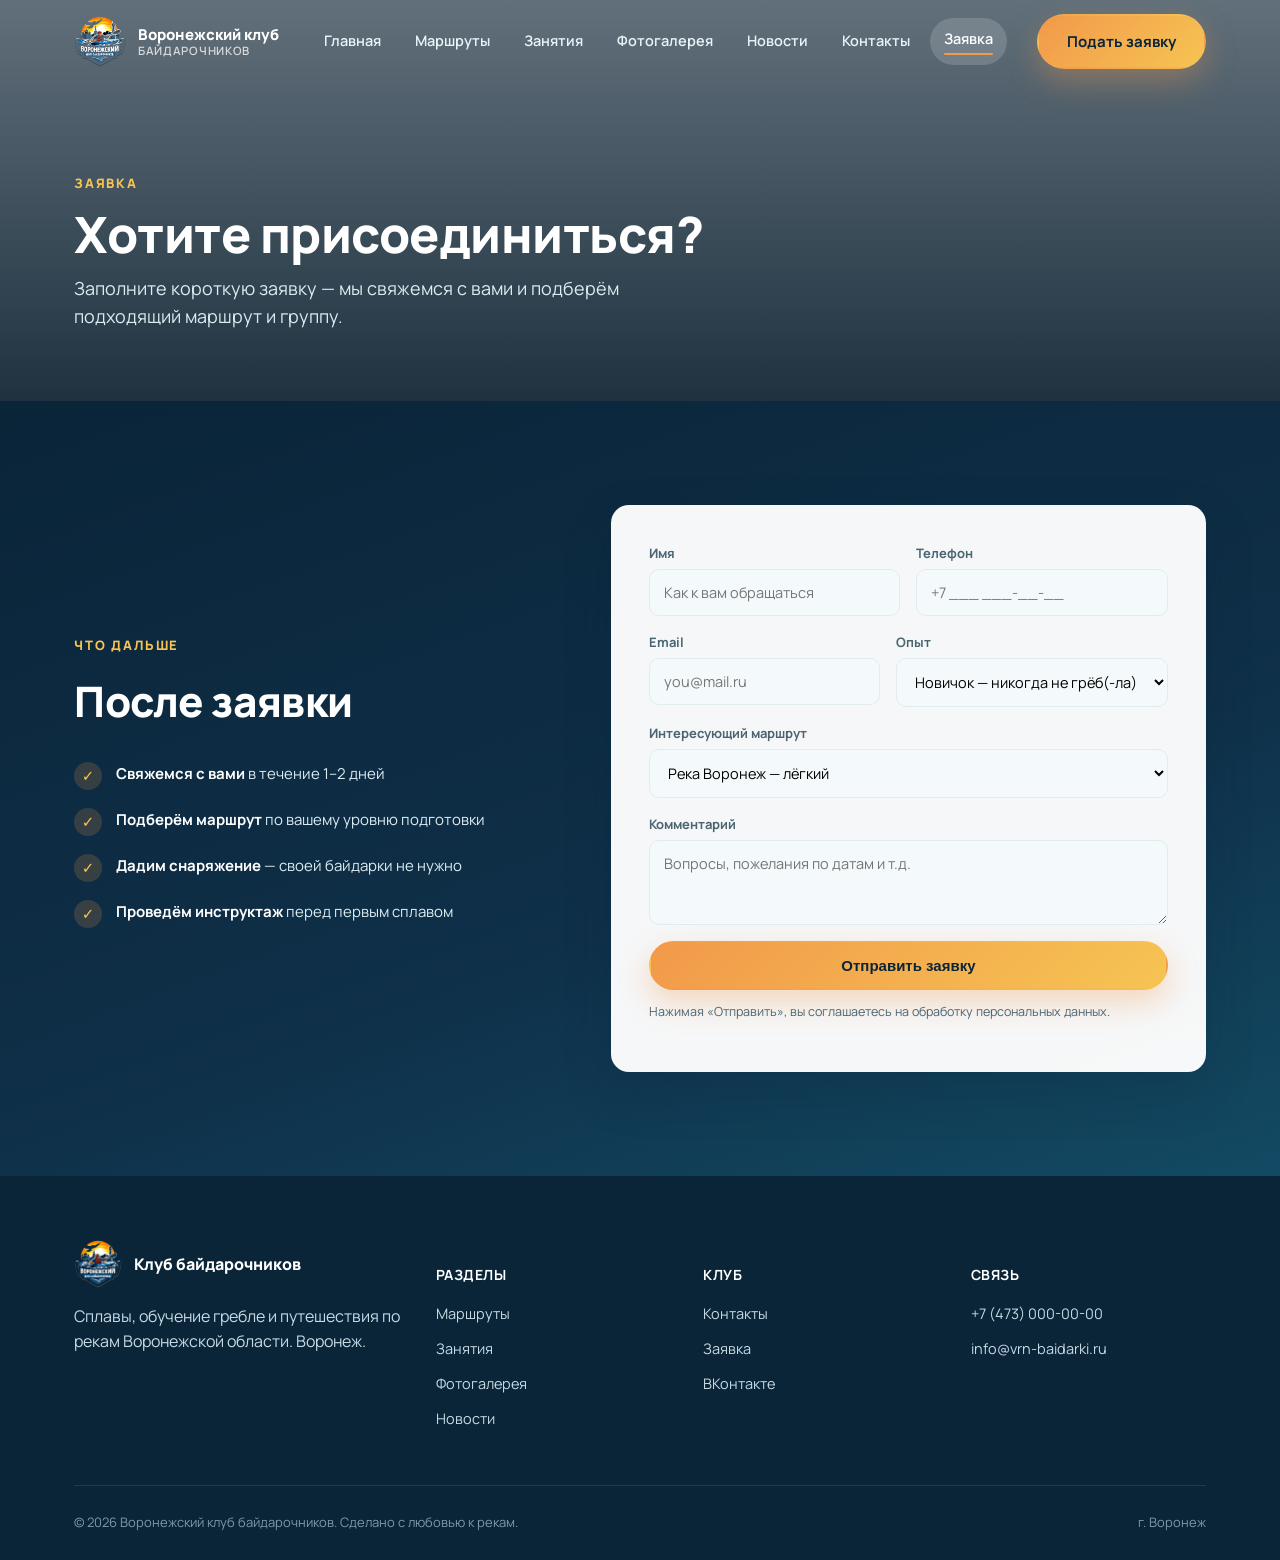
==== apply.html @ e70e95c6 "Add files via upload" ====
<!DOCTYPE html>
<html lang="ru">
<head>
<meta charset="UTF-8">
<meta name="viewport" content="width=device-width, initial-scale=1.0">
<title>Заявка — Воронежский клуб байдарочников</title>
<meta name="description" content="Заявка на вступление в Воронежский клуб байдарочников и запись на сплав.">
<link rel="icon" href="assets/logo.png" type="image/png">
<link rel="preconnect" href="https://fonts.googleapis.com">
<link href="https://fonts.googleapis.com/css2?family=Manrope:wght@400;500;600;700;800&display=swap" rel="stylesheet">
<link rel="stylesheet" href="assets/styles.css">
</head>
<body>

<header class="site-header" id="siteHeader">
  <div class="container">
    <a href="index.html" class="brand">
      <img src="assets/logo.png" alt="Логотип Воронежского клуба байдарочников">
      <div class="brand-name">Воронежский клуб<span>байдарочников</span></div>
    </a>
    <nav class="main-nav" id="mainNav">
      <a href="index.html">Главная</a>
      <a href="routes.html">Маршруты</a>
      <a href="classes.html">Занятия</a>
      <a href="gallery.html">Фотогалерея</a>
      <a href="news.html">Новости</a>
      <a href="contacts.html">Контакты</a>
      <a href="apply.html" class="active">Заявка</a>
    </nav>
    <div class="header-cta">
      <a href="apply.html" class="btn btn--sun">Подать заявку</a>
      <button class="nav-toggle" id="navToggle" aria-label="Меню">☰</button>
    </div>
  </div>
</header>

<section class="page-hero" style="--hero-bg:url('https://images.unsplash.com/photo-1551158025-b74e9d4f3617?auto=format&fit=crop&w=2000&q=80')">
  <div class="container">
    <span class="page-hero-eyebrow">Заявка</span>
    <h1>Хотите присоединиться?</h1>
    <p>Заполните короткую заявку — мы свяжемся с вами и подберём подходящий маршрут и группу.</p>
  </div>
</section>

<section class="section section--dark" id="apply">
  <div class="container">
    <div class="apply-layout">
      <div class="reveal">
        <span class="section-eyebrow">Что дальше</span>
        <h2 class="section-title">После заявки</h2>
        <ul class="apply-points">
          <li><span class="chk">✓</span><span><b>Свяжемся с вами</b> в течение 1–2 дней</span></li>
          <li><span class="chk">✓</span><span><b>Подберём маршрут</b> по вашему уровню подготовки</span></li>
          <li><span class="chk">✓</span><span><b>Дадим снаряжение</b> — своей байдарки не нужно</span></li>
          <li><span class="chk">✓</span><span><b>Проведём инструктаж</b> перед первым сплавом</span></li>
        </ul>
      </div>
      <form class="apply-form reveal" id="applyForm">
        <div class="form-row">
          <div class="form-field"><label for="f-name">Имя</label><input type="text" id="f-name" name="name" placeholder="Как к вам обращаться" required></div>
          <div class="form-field"><label for="f-phone">Телефон</label><input type="tel" id="f-phone" name="phone" placeholder="+7 ___ ___-__-__" required></div>
        </div>
        <div class="form-row">
          <div class="form-field"><label for="f-email">Email</label><input type="email" id="f-email" name="email" placeholder="you@mail.ru"></div>
          <div class="form-field"><label for="f-level">Опыт</label>
            <select id="f-level" name="level">
              <option>Новичок — никогда не грёб(-ла)</option>
              <option>Немного опыта</option>
              <option>Уверенно гребу, хочу сложнее</option>
            </select>
          </div>
        </div>
        <div class="form-row">
          <div class="form-field full"><label for="f-route">Интересующий маршрут</label>
            <select id="f-route" name="route">
              <option>Река Воронеж — лёгкий</option>
              <option>Река Дон — средний</option>
              <option>Река Хопёр — средний/сложный</option>
              <option>Ещё не решил(-а)</option>
            </select>
          </div>
        </div>
        <div class="form-row">
          <div class="form-field full"><label for="f-msg">Комментарий</label><textarea id="f-msg" name="message" rows="3" placeholder="Вопросы, пожелания по датам и т.д."></textarea></div>
        </div>
        <button type="submit" class="btn btn--sun btn--block">Отправить заявку</button>
        <p class="form-note">Нажимая «Отправить», вы соглашаетесь на обработку персональных данных.</p>
        <div class="form-success" id="formSuccess">Спасибо! Заявка отправлена — мы свяжемся с вами в ближайшее время.</div>
      </form>
    </div>
  </div>
</section>

<footer class="site-footer">
  <div class="container">
    <div class="footer-top">
      <div>
        <div class="footer-brand">
          <img src="assets/logo.png" alt="Логотип клуба">
          <span>Клуб байдарочников</span>
        </div>
        <p>Сплавы, обучение гребле и путешествия по рекам Воронежской области. Воронеж.</p>
      </div>
      <div>
        <h5>Разделы</h5>
        <ul>
          <li><a href="routes.html">Маршруты</a></li>
          <li><a href="classes.html">Занятия</a></li>
          <li><a href="gallery.html">Фотогалерея</a></li>
          <li><a href="news.html">Новости</a></li>
        </ul>
      </div>
      <div>
        <h5>Клуб</h5>
        <ul>
          <li><a href="contacts.html">Контакты</a></li>
          <li><a href="apply.html">Заявка</a></li>
          <li><a href="#">ВКонтакте</a></li>
        </ul>
      </div>
      <div>
        <h5>Связь</h5>
        <ul>
          <li><a href="tel:+74730000000">+7 (473) 000-00-00</a></li>
          <li><a href="mailto:info@vrn-baidarki.ru">info@vrn-baidarki.ru</a></li>
        </ul>
      </div>
    </div>
    <div class="footer-bottom">
      <span>© 2026 Воронежский клуб байдарочников. Сделано с любовью к рекам.</span>
      <span>г. Воронеж</span>
    </div>
  </div>
</footer>

<script src="assets/script.js"></script>
</body>
</html>
---- assets/styles.css ----
/* =========================================================
   Воронежский клуб байдарочников — стили
   Палитра "вода": глубокий тёмно-синий/бирюзовый + белый + закатный оранжевый акцент
   ========================================================= */

:root{
  --navy-deep:#0a2438;
  --navy:#0f3049;
  --navy-soft:#134a63;
  --teal:#1a7a8a;
  --teal-light:#3fb6c9;
  --sun:#f2994a;
  --sun-soft:#f6c453;
  --white:#ffffff;
  --off-white:#f4f9fb;
  --ink:#12232f;
  --ink-soft:#4a6472;
  --line:#e1ecf1;
  --shadow: 0 20px 50px rgba(10,36,56,.18);
  --radius: 18px;
  --container: 1180px;
  --ease: cubic-bezier(.22,.61,.36,1);
}

*,*::before,*::after{box-sizing:border-box;}
html{scroll-behavior:smooth;}
body{
  margin:0;
  font-family:"Manrope","Segoe UI",system-ui,-apple-system,sans-serif;
  color:var(--ink);
  background:var(--off-white);
  line-height:1.55;
  -webkit-font-smoothing:antialiased;
}
h1,h2,h3,h4{
  font-family:"Manrope",sans-serif;
  font-weight:800;
  margin:0 0 .5em;
  letter-spacing:-.01em;
}
p{margin:0 0 1em;}
a{color:inherit;text-decoration:none;}
img{max-width:100%;display:block;}
ul{margin:0;padding:0;list-style:none;}
.container{
  width:100%;
  max-width:var(--container);
  margin:0 auto;
  padding:0 24px;
}
.section{padding:104px 0;position:relative;overflow:hidden;}
.section--light{background:var(--off-white);}
.section--white{background:var(--white);}
.section--dark{
  background:linear-gradient(160deg,var(--navy-deep),var(--navy) 60%,var(--navy-soft));
  color:var(--white);
}
.section--dark .section-eyebrow{color:var(--sun-soft);}
.section--dark .section-desc{color:#c7dae3;}
.section-head{
  max-width:720px;
  margin:0 auto 56px;
  text-align:center;
}
.section-eyebrow{
  display:inline-block;
  font-size:13px;
  font-weight:800;
  letter-spacing:.14em;
  text-transform:uppercase;
  color:var(--teal);
  margin-bottom:14px;
}
.section-title{font-size:clamp(28px,4vw,42px);}
.section-desc{color:var(--ink-soft);font-size:17px;}

/* ---------- Buttons ---------- */
.btn{
  display:inline-flex;
  align-items:center;
  gap:10px;
  padding:14px 28px;
  border-radius:999px;
  font-weight:700;
  font-size:15px;
  border:2px solid transparent;
  cursor:pointer;
  transition:transform .25s var(--ease), box-shadow .25s var(--ease), background .25s, color .25s, border-color .25s;
  white-space:nowrap;
}
.btn--sun{
  background:linear-gradient(135deg,var(--sun),var(--sun-soft));
  color:var(--navy-deep);
  box-shadow:0 12px 30px rgba(242,153,74,.35);
}
.btn--sun:hover{transform:translateY(-2px);box-shadow:0 16px 36px rgba(242,153,74,.45);}
.btn--outline{
  border-color:rgba(255,255,255,.55);
  color:#fff;
  background:rgba(255,255,255,.06);
}
.btn--outline:hover{background:rgba(255,255,255,.16);transform:translateY(-2px);}
.btn--outline-dark{
  border-color:var(--navy);
  color:var(--navy);
}
.btn--outline-dark:hover{background:var(--navy);color:#fff;transform:translateY(-2px);}
.btn--block{width:100%;justify-content:center;}

/* ---------- Header ---------- */
.site-header{
  position:fixed;
  top:0;left:0;right:0;
  z-index:1000;
  padding:14px 0;
  transition:background .3s var(--ease), box-shadow .3s var(--ease), padding .3s var(--ease);
}
.site-header.is-scrolled{
  background:rgba(10,36,56,.92);
  backdrop-filter:blur(10px);
  box-shadow:0 8px 24px rgba(0,0,0,.15);
  padding:8px 0;
}
.site-header .container{
  display:flex;
  align-items:center;
  justify-content:space-between;
  gap:24px;
}
.brand{display:flex;align-items:center;gap:12px;color:#fff;}
.brand img{height:52px;width:52px;object-fit:contain;transition:height .3s var(--ease),width .3s var(--ease);}
.site-header.is-scrolled .brand img{height:42px;width:42px;}
.brand-name{font-weight:800;font-size:15px;line-height:1.2;}
.brand-name span{display:block;font-weight:600;font-size:11.5px;opacity:.75;letter-spacing:.06em;text-transform:uppercase;}
.main-nav{display:flex;align-items:center;gap:6px;}
.main-nav a{
  color:#eaf4f8;
  font-size:14.5px;
  font-weight:600;
  padding:10px 14px;
  border-radius:999px;
  transition:background .2s,color .2s;
}
.main-nav a:hover{background:rgba(255,255,255,.12);}
.header-cta{display:flex;align-items:center;gap:10px;}
.nav-toggle{display:none;background:none;border:none;color:#fff;font-size:26px;cursor:pointer;}

/* ---------- Hero ---------- */
.hero{
  position:relative;
  min-height:100vh;
  display:flex;
  align-items:center;
  color:#fff;
  background:linear-gradient(180deg,rgba(8,28,44,.55),rgba(8,28,44,.85)),
             var(--hero-bg) center/cover no-repeat;
}
.hero::after{
  content:"";
  position:absolute;inset:0;
  background:linear-gradient(0deg,var(--off-white) 0%, rgba(244,249,251,0) 14%);
  pointer-events:none;
}
.hero-inner{
  position:relative;
  z-index:2;
  padding-top:120px;
  max-width:760px;
}
.hero-badge{
  display:inline-flex;
  align-items:center;
  gap:8px;
  background:rgba(255,255,255,.12);
  border:1px solid rgba(255,255,255,.25);
  padding:8px 16px;
  border-radius:999px;
  font-size:13px;
  font-weight:700;
  letter-spacing:.05em;
  text-transform:uppercase;
  margin-bottom:24px;
}
.hero h1{
  font-size:clamp(34px,6vw,64px);
  line-height:1.05;
  margin-bottom:20px;
}
.hero h1 em{
  font-style:normal;
  background:linear-gradient(90deg,var(--sun-soft),var(--sun));
  -webkit-background-clip:text;
  background-clip:text;
  color:transparent;
}
.hero p{
  font-size:18px;
  color:#dcebf1;
  max-width:560px;
  margin-bottom:36px;
}
.hero-actions{display:flex;gap:16px;flex-wrap:wrap;margin-bottom:56px;}
.hero-stats{
  display:flex;
  gap:40px;
  flex-wrap:wrap;
  border-top:1px solid rgba(255,255,255,.2);
  padding-top:28px;
}
.hero-stats div b{
  display:block;
  font-size:28px;
  font-weight:800;
  color:var(--sun-soft);
}
.hero-stats div span{font-size:13px;color:#c7dae3;}

/* ---------- Direction cards ---------- */
.grid-cards{
  display:grid;
  grid-template-columns:repeat(4,1fr);
  gap:24px;
}
.card{
  background:#fff;
  border-radius:var(--radius);
  padding:32px 26px;
  box-shadow:0 10px 30px rgba(15,48,73,.08);
  border:1px solid var(--line);
  transition:transform .3s var(--ease), box-shadow .3s var(--ease);
}
.card:hover{transform:translateY(-6px);box-shadow:var(--shadow);}
.card-icon{
  width:52px;height:52px;
  border-radius:14px;
  display:flex;align-items:center;justify-content:center;
  background:linear-gradient(135deg,var(--teal),var(--navy-soft));
  color:#fff;
  margin-bottom:18px;
  font-size:22px;
}
.card h3{font-size:18px;}
.card p{color:var(--ink-soft);font-size:14.5px;margin:0;}

/* ---------- Почему секция (dark, icon row) ---------- */
.values-grid{
  display:grid;
  grid-template-columns:repeat(4,1fr);
  gap:1px;
  background:rgba(255,255,255,.12);
  border-radius:var(--radius);
  overflow:hidden;
}
.value-item{
  background:rgba(255,255,255,.04);
  padding:36px 28px;
  text-align:center;
}
.value-item .num{
  font-size:14px;
  font-weight:800;
  color:var(--sun-soft);
  letter-spacing:.1em;
  margin-bottom:14px;
  display:block;
}
.value-item h4{color:#fff;font-size:17px;}
.value-item p{color:#c7dae3;font-size:14px;margin:0;}

/* ---------- Маршруты / карта ---------- */
.routes-layout{
  display:grid;
  grid-template-columns:.9fr 1.1fr;
  gap:44px;
  align-items:stretch;
}
.routes-list{display:flex;flex-direction:column;gap:14px;}
.route-item{
  display:flex;
  align-items:center;
  gap:16px;
  background:#fff;
  border:1px solid var(--line);
  border-radius:14px;
  padding:16px 18px;
  cursor:pointer;
  transition:border-color .2s, box-shadow .2s, transform .2s;
}
.route-item:hover, .route-item.is-active{
  border-color:var(--teal-light);
  box-shadow:0 10px 26px rgba(26,122,138,.14);
  transform:translateX(4px);
}
.route-color{width:12px;height:12px;border-radius:50%;flex:none;}
.route-item h4{margin:0 0 2px;font-size:15.5px;}
.route-item span{font-size:13px;color:var(--ink-soft);}
.route-km{
  margin-left:auto;
  font-weight:800;
  font-size:14px;
  color:var(--navy);
  background:var(--off-white);
  padding:6px 12px;
  border-radius:999px;
  flex:none;
}
#routes-map{
  width:100%;
  height:100%;
  min-height:460px;
  border-radius:var(--radius);
  box-shadow:var(--shadow);
  border:6px solid #fff;
}
.map-note{
  margin-top:14px;
  font-size:13px;
  color:var(--ink-soft);
}
.leaflet-popup-content b{color:var(--navy);}

/* ---------- Занятия ---------- */
.schedule-table{
  width:100%;
  border-collapse:separate;
  border-spacing:0 12px;
}
.schedule-table th{
  text-align:left;
  font-size:12.5px;
  text-transform:uppercase;
  letter-spacing:.08em;
  color:var(--ink-soft);
  padding:0 20px 6px;
}
.schedule-table td{
  background:#fff;
  padding:18px 20px;
  border-top:1px solid var(--line);
  border-bottom:1px solid var(--line);
  font-size:15px;
}
.schedule-table tr td:first-child{border-left:1px solid var(--line);border-radius:14px 0 0 14px;font-weight:700;}
.schedule-table tr td:last-child{border-right:1px solid var(--line);border-radius:0 14px 14px 0;}
.level-tag{
  display:inline-block;
  padding:4px 12px;
  border-radius:999px;
  font-size:12.5px;
  font-weight:700;
  background:rgba(26,122,138,.12);
  color:var(--teal);
}
.level-tag.adv{background:rgba(242,153,74,.15);color:#c9702d;}

/* ---------- Галерея ---------- */
.gallery-grid{
  display:grid;
  grid-template-columns:repeat(4,1fr);
  grid-auto-rows:170px;
  gap:14px;
}
.gallery-grid a{
  position:relative;
  border-radius:14px;
  overflow:hidden;
  display:block;
}
.gallery-grid img{width:100%;height:100%;object-fit:cover;transition:transform .5s var(--ease);}
.gallery-grid a:hover img{transform:scale(1.08);}
.gallery-grid a::after{
  content:"";
  position:absolute;inset:0;
  background:linear-gradient(0deg,rgba(10,36,56,.45),transparent 50%);
  opacity:0;transition:opacity .3s;
}
.gallery-grid a:hover::after{opacity:1;}
.g-tall{grid-row:span 2;}
.g-wide{grid-column:span 2;}

/* ---------- Новости ---------- */
.news-grid{
  display:grid;
  grid-template-columns:repeat(3,1fr);
  gap:24px;
}
.news-card{
  background:rgba(255,255,255,.05);
  border:1px solid rgba(255,255,255,.14);
  border-radius:var(--radius);
  overflow:hidden;
  transition:transform .3s var(--ease);
}
.news-card:hover{transform:translateY(-6px);}
.news-card img{height:180px;object-fit:cover;}
.news-body{padding:22px;}
.news-date{font-size:12.5px;color:var(--sun-soft);font-weight:700;letter-spacing:.05em;text-transform:uppercase;margin-bottom:10px;display:block;}
.news-card h3{font-size:17px;color:#fff;}
.news-card p{color:#c7dae3;font-size:14px;margin:0 0 14px;}
.news-card .read-more{font-size:13.5px;font-weight:700;color:var(--sun-soft);}

/* ---------- Контакты ---------- */
.contacts-layout{
  display:grid;
  grid-template-columns:1fr 1fr;
  gap:44px;
  align-items:start;
}
.contact-row{
  display:flex;
  gap:16px;
  padding:18px 0;
  border-bottom:1px solid var(--line);
}
.contact-row:last-child{border-bottom:none;}
.contact-icon{
  width:44px;height:44px;border-radius:12px;
  background:var(--off-white);
  display:flex;align-items:center;justify-content:center;
  color:var(--teal);font-size:19px;flex:none;
}
.contact-row h4{margin:0 0 2px;font-size:15px;}
.contact-row p{margin:0;color:var(--ink-soft);font-size:14.5px;}
#contacts-map{width:100%;height:340px;border-radius:var(--radius);box-shadow:var(--shadow);border:6px solid #fff;}
.social-links{display:flex;gap:12px;margin-top:20px;}
.social-links a{
  width:42px;height:42px;border-radius:50%;
  background:var(--off-white);
  display:flex;align-items:center;justify-content:center;
  color:var(--navy);font-size:17px;
  transition:background .2s,color .2s;
}
.social-links a:hover{background:var(--navy);color:#fff;}

/* ---------- Заявка ---------- */
.apply-layout{
  display:grid;
  grid-template-columns:.9fr 1.1fr;
  gap:50px;
  align-items:center;
}
.apply-form{
  background:rgba(255,255,255,.96);
  color:var(--ink);
  border-radius:var(--radius);
  padding:38px;
  box-shadow:var(--shadow);
}
.form-row{display:grid;grid-template-columns:1fr 1fr;gap:16px;margin-bottom:16px;}
.form-field{display:flex;flex-direction:column;gap:6px;}
.form-field.full{grid-column:1/-1;}
.form-field label{font-size:13px;font-weight:700;color:var(--ink-soft);}
.form-field input,.form-field select,.form-field textarea{
  padding:13px 14px;
  border-radius:10px;
  border:1.5px solid var(--line);
  font-family:inherit;
  font-size:14.5px;
  background:var(--off-white);
  transition:border-color .2s, background .2s;
}
.form-field input:focus,.form-field select:focus,.form-field textarea:focus{
  outline:none;
  border-color:var(--teal-light);
  background:#fff;
}
.form-note{font-size:12.5px;color:var(--ink-soft);margin-top:12px;}
.form-success{
  display:none;
  background:rgba(26,122,138,.1);
  border:1px solid var(--teal-light);
  color:var(--teal);
  padding:14px 16px;
  border-radius:12px;
  font-size:14px;
  font-weight:600;
  margin-top:16px;
}
.form-success.show{display:block;}
.apply-points{list-style:none;margin:28px 0 0;padding:0;}
.apply-points li{
  display:flex;gap:14px;margin-bottom:18px;color:#dcebf1;font-size:15px;
}
.apply-points li b{color:#fff;}
.apply-points .chk{
  width:28px;height:28px;border-radius:50%;
  background:rgba(242,153,74,.18);
  color:var(--sun-soft);
  display:flex;align-items:center;justify-content:center;
  flex:none;font-weight:800;
}

/* ---------- Footer ---------- */
.site-footer{
  background:var(--navy-deep);
  color:#c7dae3;
  padding:64px 0 28px;
}
.footer-top{
  display:grid;
  grid-template-columns:1.4fr 1fr 1fr 1fr;
  gap:32px;
  padding-bottom:44px;
  border-bottom:1px solid rgba(255,255,255,.1);
}
.footer-brand{display:flex;align-items:center;gap:12px;margin-bottom:16px;}
.footer-brand img{height:48px;width:48px;}
.footer-brand span{font-weight:800;color:#fff;font-size:16px;}
.site-footer h5{color:#fff;font-size:14px;margin-bottom:16px;letter-spacing:.04em;text-transform:uppercase;}
.site-footer ul li{margin-bottom:10px;}
.site-footer ul a{font-size:14.5px;color:#c7dae3;transition:color .2s;}
.site-footer ul a:hover{color:var(--sun-soft);}
.footer-bottom{
  display:flex;justify-content:space-between;align-items:center;
  padding-top:26px;font-size:13px;color:#7d99a8;flex-wrap:wrap;gap:12px;
}

/* ---------- Reveal animation ---------- */
.reveal{opacity:0;transform:translateY(28px);transition:opacity .7s var(--ease), transform .7s var(--ease);}
.reveal.is-visible{opacity:1;transform:translateY(0);}

/* ---------- Responsive ---------- */
@media(max-width:1024px){
  .grid-cards{grid-template-columns:repeat(2,1fr);}
  .values-grid{grid-template-columns:repeat(2,1fr);}
  .routes-layout,.contacts-layout,.apply-layout{grid-template-columns:1fr;}
  .news-grid{grid-template-columns:repeat(2,1fr);}
  .gallery-grid{grid-template-columns:repeat(3,1fr);}
  .main-nav{display:none;}
  .nav-toggle{display:block;}
}
@media(max-width:640px){
  .section{padding:72px 0;}
  .grid-cards{grid-template-columns:1fr;}
  .values-grid{grid-template-columns:1fr;}
  .news-grid{grid-template-columns:1fr;}
  .gallery-grid{grid-template-columns:repeat(2,1fr);}
  .g-wide{grid-column:span 1;}
  .form-row{grid-template-columns:1fr;}
  .footer-top{grid-template-columns:1fr 1fr;}
  .hero-stats{gap:24px;}
}

/* =========================================================
   Многостраничность: активный пункт, страница-герой, CTA
   ========================================================= */
.main-nav a.active{
  background:rgba(255,255,255,.16);
  color:#fff;
}
.main-nav a.active::after{
  content:"";
  display:block;
  height:2px;
  margin-top:3px;
  border-radius:2px;
  background:var(--sun);
}

/* Внутренний герой (меньше основного) */
.page-hero{
  position:relative;
  padding:170px 0 70px;
  color:#fff;
  background:linear-gradient(180deg,rgba(8,28,44,.62),rgba(8,28,44,.9)),
             var(--hero-bg) center/cover no-repeat;
}
.page-hero-eyebrow{
  display:inline-block;
  font-size:13px;font-weight:800;letter-spacing:.14em;text-transform:uppercase;
  color:var(--sun-soft);margin-bottom:14px;
}
.page-hero h1{font-size:clamp(30px,5vw,50px);line-height:1.08;margin-bottom:14px;}
.page-hero p{font-size:18px;color:#dcebf1;max-width:620px;margin:0;}

/* CTA-полоса */
.section--cta{
  position:relative;
  padding:88px 0;
  color:#fff;
  text-align:center;
  background:linear-gradient(180deg,rgba(8,28,44,.78),rgba(8,28,44,.92)),
            var(--hero-bg) center/cover no-repeat;
}
.cta-inner{max-width:640px;}
.cta-inner h2{font-size:clamp(26px,4vw,38px);margin-bottom:12px;}
.cta-inner p{color:#dcebf1;font-size:17px;margin-bottom:28px;}

/* Новости на светлом фоне (страница новостей) */
.news-card--light{
  background:#fff;
  border:1px solid var(--line);
}
.news-card--light h3{color:var(--ink);}
.news-card--light p{color:var(--ink-soft);}
.news-card--light .news-date{color:var(--teal);}

/* Полная галерея — больше строк */
.gallery-grid--full{grid-auto-rows:190px;}
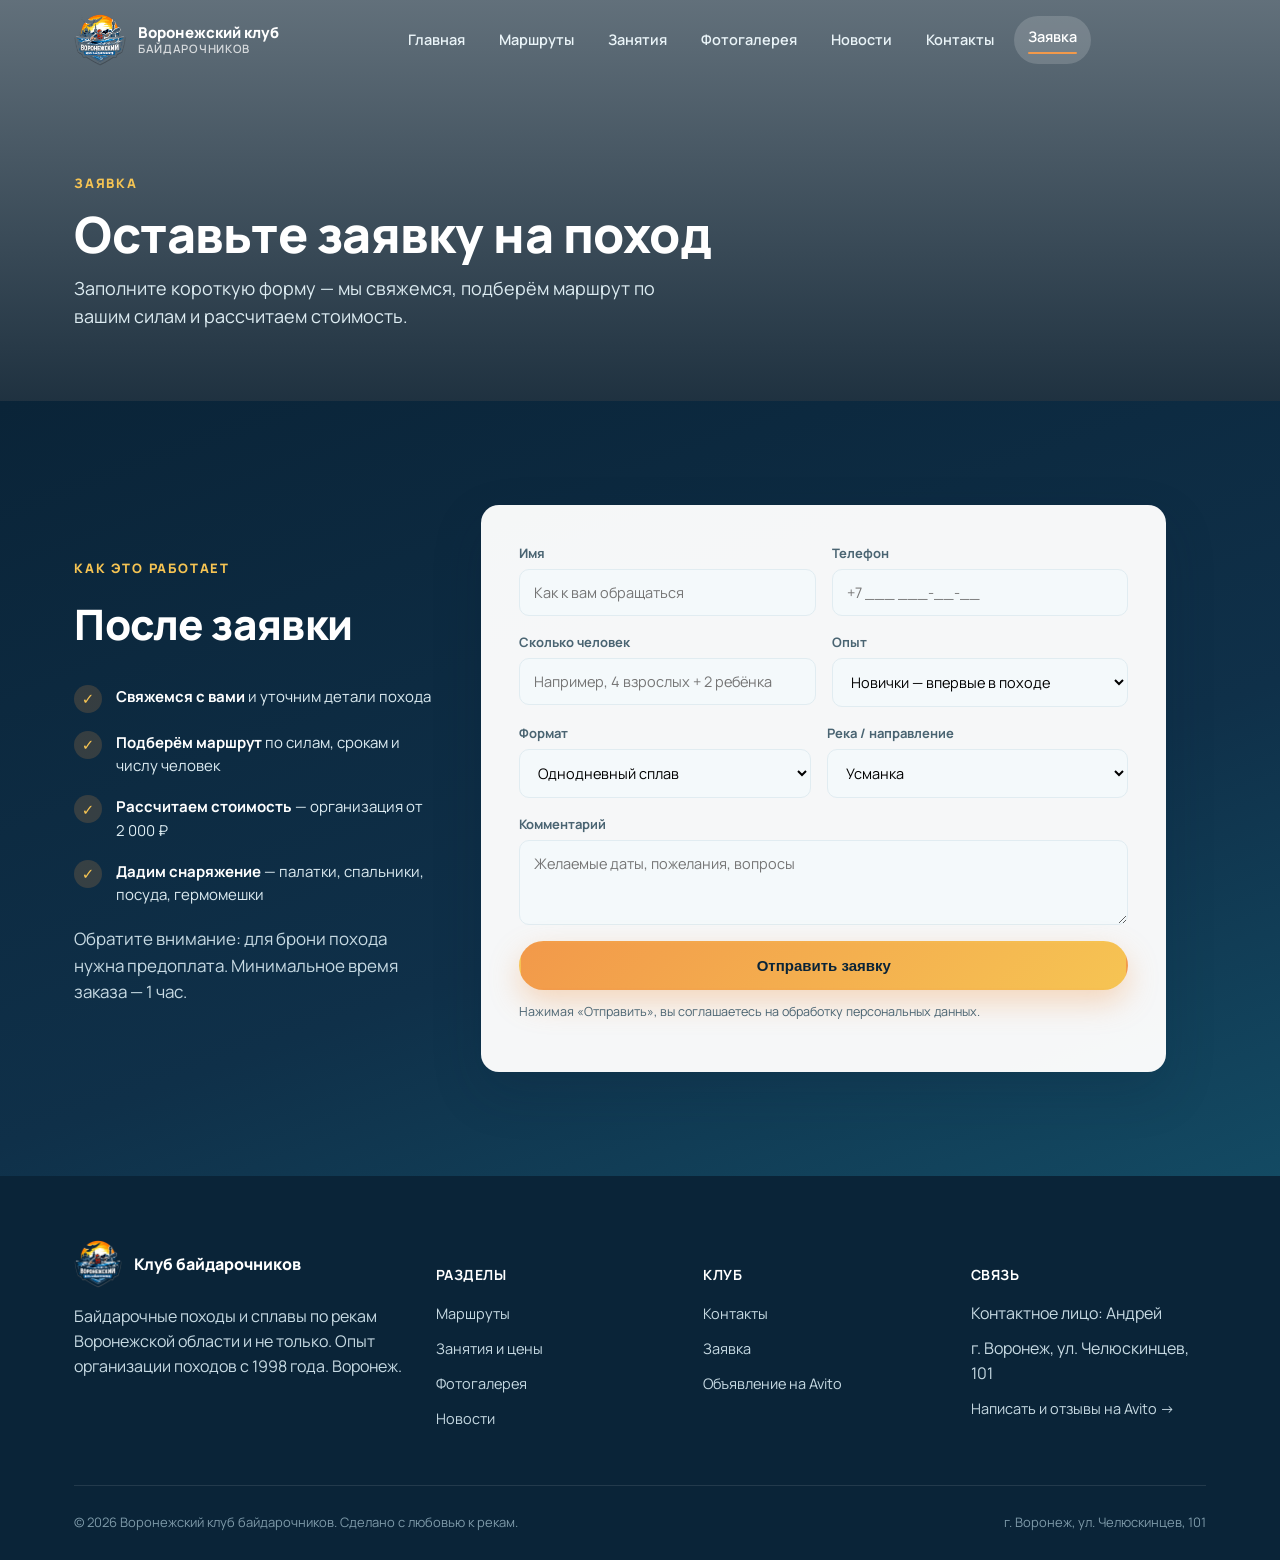
==== commit 0758004d: "Add files via upload" ====
--- a/apply.html
+++ b/apply.html
@@ -4,7 +4,7 @@
 <meta charset="UTF-8">
 <meta name="viewport" content="width=device-width, initial-scale=1.0">
 <title>Заявка — Воронежский клуб байдарочников</title>
-<meta name="description" content="Заявка на вступление в Воронежский клуб байдарочников и запись на сплав.">
+<meta name="description" content="Заявка на байдарочный поход или сплав. Подберём маршрут под вашу группу и рассчитаем стоимость.">
 <link rel="icon" href="assets/logo.png" type="image/png">
 <link rel="preconnect" href="https://fonts.googleapis.com">
 <link href="https://fonts.googleapis.com/css2?family=Manrope:wght@400;500;600;700;800&display=swap" rel="stylesheet">
@@ -28,7 +28,6 @@
       <a href="apply.html" class="active">Заявка</a>
     </nav>
     <div class="header-cta">
-      <a href="apply.html" class="btn btn--sun">Подать заявку</a>
       <button class="nav-toggle" id="navToggle" aria-label="Меню">☰</button>
     </div>
   </div>
@@ -37,8 +36,8 @@
 <section class="page-hero" style="--hero-bg:url('https://images.unsplash.com/photo-1551158025-b74e9d4f3617?auto=format&fit=crop&w=2000&q=80')">
   <div class="container">
     <span class="page-hero-eyebrow">Заявка</span>
-    <h1>Хотите присоединиться?</h1>
-    <p>Заполните короткую заявку — мы свяжемся с вами и подберём подходящий маршрут и группу.</p>
+    <h1>Оставьте заявку на поход</h1>
+    <p>Заполните короткую форму — мы свяжемся, подберём маршрут по вашим силам и рассчитаем стоимость.</p>
   </div>
 </section>
 
@@ -46,14 +45,15 @@
   <div class="container">
     <div class="apply-layout">
       <div class="reveal">
-        <span class="section-eyebrow">Что дальше</span>
+        <span class="section-eyebrow">Как это работает</span>
         <h2 class="section-title">После заявки</h2>
         <ul class="apply-points">
-          <li><span class="chk">✓</span><span><b>Свяжемся с вами</b> в течение 1–2 дней</span></li>
-          <li><span class="chk">✓</span><span><b>Подберём маршрут</b> по вашему уровню подготовки</span></li>
-          <li><span class="chk">✓</span><span><b>Дадим снаряжение</b> — своей байдарки не нужно</span></li>
-          <li><span class="chk">✓</span><span><b>Проведём инструктаж</b> перед первым сплавом</span></li>
+          <li><span class="chk">✓</span><span><b>Свяжемся с вами</b> и уточним детали похода</span></li>
+          <li><span class="chk">✓</span><span><b>Подберём маршрут</b> по силам, срокам и числу человек</span></li>
+          <li><span class="chk">✓</span><span><b>Рассчитаем стоимость</b> — организация от 2 000 ₽</span></li>
+          <li><span class="chk">✓</span><span><b>Дадим снаряжение</b> — палатки, спальники, посуда, гермомешки</span></li>
         </ul>
+        <p class="section-desc" style="color:#c7dae3;margin-top:20px;">Обратите внимание: для брони похода нужна предоплата. Минимальное время заказа — 1 час.</p>
       </div>
       <form class="apply-form reveal" id="applyForm">
         <div class="form-row">
@@ -61,27 +61,37 @@
           <div class="form-field"><label for="f-phone">Телефон</label><input type="tel" id="f-phone" name="phone" placeholder="+7 ___ ___-__-__" required></div>
         </div>
         <div class="form-row">
-          <div class="form-field"><label for="f-email">Email</label><input type="email" id="f-email" name="email" placeholder="you@mail.ru"></div>
+          <div class="form-field"><label for="f-people">Сколько человек</label><input type="text" id="f-people" name="people" placeholder="Например, 4 взрослых + 2 ребёнка"></div>
           <div class="form-field"><label for="f-level">Опыт</label>
             <select id="f-level" name="level">
-              <option>Новичок — никогда не грёб(-ла)</option>
+              <option>Новички — впервые в походе</option>
               <option>Немного опыта</option>
-              <option>Уверенно гребу, хочу сложнее</option>
+              <option>Уверенно гребём, хотим сложнее</option>
             </select>
           </div>
         </div>
         <div class="form-row">
-          <div class="form-field full"><label for="f-route">Интересующий маршрут</label>
-            <select id="f-route" name="route">
-              <option>Река Воронеж — лёгкий</option>
-              <option>Река Дон — средний</option>
-              <option>Река Хопёр — средний/сложный</option>
-              <option>Ещё не решил(-а)</option>
+          <div class="form-field"><label for="f-format">Формат</label>
+            <select id="f-format" name="format">
+              <option>Однодневный сплав</option>
+              <option>Многодневный поход с ночёвками</option>
+              <option>Сплав на катамаранах</option>
+              <option>Пока не решили — подскажите</option>
+            </select>
+          </div>
+          <div class="form-field"><label for="f-river">Река / направление</label>
+            <select id="f-river" name="river">
+              <option>Усманка</option>
+              <option>Воронеж</option>
+              <option>Дон</option>
+              <option>Хопёр</option>
+              <option>Красивая Меча / Карелия / Кольский</option>
+              <option>На ваш выбор</option>
             </select>
           </div>
         </div>
         <div class="form-row">
-          <div class="form-field full"><label for="f-msg">Комментарий</label><textarea id="f-msg" name="message" rows="3" placeholder="Вопросы, пожелания по датам и т.д."></textarea></div>
+          <div class="form-field full"><label for="f-msg">Комментарий</label><textarea id="f-msg" name="message" rows="3" placeholder="Желаемые даты, пожелания, вопросы"></textarea></div>
         </div>
         <button type="submit" class="btn btn--sun btn--block">Отправить заявку</button>
         <p class="form-note">Нажимая «Отправить», вы соглашаетесь на обработку персональных данных.</p>
@@ -91,6 +101,9 @@
   </div>
 </section>
 
+<div class="mobile-cta">
+  <a href="apply.html" class="btn btn--sun">Подать заявку</a>
+</div>
 <footer class="site-footer">
   <div class="container">
     <div class="footer-top">
@@ -99,13 +112,13 @@
           <img src="assets/logo.png" alt="Логотип клуба">
           <span>Клуб байдарочников</span>
         </div>
-        <p>Сплавы, обучение гребле и путешествия по рекам Воронежской области. Воронеж.</p>
+        <p>Байдарочные походы и сплавы по рекам Воронежской области и не только. Опыт организации походов с 1998 года. Воронеж.</p>
       </div>
       <div>
         <h5>Разделы</h5>
         <ul>
           <li><a href="routes.html">Маршруты</a></li>
-          <li><a href="classes.html">Занятия</a></li>
+          <li><a href="classes.html">Занятия и цены</a></li>
           <li><a href="gallery.html">Фотогалерея</a></li>
           <li><a href="news.html">Новости</a></li>
         </ul>
@@ -115,20 +128,21 @@
         <ul>
           <li><a href="contacts.html">Контакты</a></li>
           <li><a href="apply.html">Заявка</a></li>
-          <li><a href="#">ВКонтакте</a></li>
+          <li><a href="https://www.avito.ru/voronezh/predlozheniya_uslug/pohody_na_baydarkah_1680966635" target="_blank" rel="noopener">Объявление на Avito</a></li>
         </ul>
       </div>
       <div>
         <h5>Связь</h5>
         <ul>
-          <li><a href="tel:+74730000000">+7 (473) 000-00-00</a></li>
-          <li><a href="mailto:info@vrn-baidarki.ru">info@vrn-baidarki.ru</a></li>
+          <li>Контактное лицо: Андрей</li>
+          <li>г. Воронеж, ул. Челюскинцев, 101</li>
+          <li><a href="https://www.avito.ru/voronezh/predlozheniya_uslug/pohody_na_baydarkah_1680966635" target="_blank" rel="noopener">Написать и отзывы на Avito →</a></li>
         </ul>
       </div>
     </div>
     <div class="footer-bottom">
       <span>© 2026 Воронежский клуб байдарочников. Сделано с любовью к рекам.</span>
-      <span>г. Воронеж</span>
+      <span>г. Воронеж, ул. Челюскинцев, 101</span>
     </div>
   </div>
 </footer>
--- a/assets/styles.css
+++ b/assets/styles.css
@@ -528,6 +528,10 @@
   .gallery-grid{grid-template-columns:repeat(3,1fr);}
   .main-nav{display:none;}
   .nav-toggle{display:block;}
+  /* на мобильных прячем кнопку из шапки — она уходит вниз экрана */
+  .header-cta .btn{display:none;}
+  .mobile-cta{display:block;}
+  body{padding-bottom:78px;}
 }
 @media(max-width:640px){
   .section{padding:72px 0;}
@@ -597,3 +601,102 @@
 
 /* Полная галерея — больше строк */
 .gallery-grid--full{grid-auto-rows:190px;}
+
+/* =========================================================
+   Мобильная фиксированная кнопка «Подать заявку» (внизу экрана)
+   ========================================================= */
+.mobile-cta{
+  display:none;               /* на десктопе скрыта, включается в @media ≤1024 */
+  position:fixed;
+  left:0;right:0;bottom:0;
+  z-index:1100;
+  padding:12px 16px calc(12px + env(safe-area-inset-bottom));
+  background:rgba(10,36,56,.96);
+  backdrop-filter:blur(10px);
+  box-shadow:0 -6px 22px rgba(0,0,0,.28);
+  border-top:1px solid rgba(255,255,255,.1);
+}
+.mobile-cta .btn{width:100%;justify-content:center;padding:15px 24px;font-size:16px;}
+
+/* Показ мобильной кнопки — правило идёт последним, чтобы перебить базовое display:none */
+@media(max-width:1024px){
+  .mobile-cta{display:block;}
+  .header-cta .btn{display:none;}
+  body{padding-bottom:78px;}
+}
+
+/* =========================================================
+   Цены, отзывы, список рек (данные из объявления Avito)
+   ========================================================= */
+/* Цены */
+.price-cards{
+  display:grid;
+  grid-template-columns:repeat(2,1fr);
+  gap:24px;
+  max-width:820px;
+  margin:0 auto;
+}
+.price-card{
+  background:#fff;
+  border:1px solid var(--line);
+  border-radius:var(--radius);
+  padding:34px 30px;
+  text-align:center;
+  box-shadow:0 10px 30px rgba(15,48,73,.08);
+  transition:transform .3s var(--ease), box-shadow .3s var(--ease);
+}
+.price-card:hover{transform:translateY(-6px);box-shadow:var(--shadow);}
+.price-card h3{font-size:19px;margin-bottom:10px;}
+.price-card .price{
+  font-size:34px;font-weight:800;color:var(--teal);margin-bottom:12px;
+}
+.price-card p{color:var(--ink-soft);font-size:14.5px;margin-bottom:22px;}
+.price-card--accent{
+  background:linear-gradient(160deg,#0f3049,#134a63);
+  border-color:transparent;
+}
+.price-card--accent h3{color:#fff;}
+.price-card--accent .price{color:var(--sun-soft);}
+.price-card--accent p{color:#c7dae3;}
+
+/* Отзывы */
+.reviews-grid{
+  display:grid;
+  grid-template-columns:repeat(3,1fr);
+  gap:24px;
+}
+.review-card{
+  background:#fff;
+  border:1px solid var(--line);
+  border-radius:var(--radius);
+  padding:28px 26px;
+  box-shadow:0 10px 30px rgba(15,48,73,.06);
+  display:flex;flex-direction:column;gap:14px;
+}
+.review-stars{color:var(--sun);font-size:18px;letter-spacing:2px;}
+.review-card p{color:var(--ink);font-size:14.5px;margin:0;line-height:1.6;flex:1;}
+.review-author{border-top:1px solid var(--line);padding-top:14px;}
+.review-author b{display:block;font-size:15px;}
+.review-author span{font-size:12.5px;color:var(--ink-soft);}
+
+/* Список рек */
+.rivers-cloud{
+  display:flex;flex-wrap:wrap;gap:12px;justify-content:center;max-width:900px;margin:0 auto;
+}
+.river-chip{
+  background:rgba(255,255,255,.08);
+  border:1px solid rgba(255,255,255,.2);
+  color:#eaf4f8;
+  padding:10px 18px;
+  border-radius:999px;
+  font-size:14.5px;
+  font-weight:600;
+}
+
+@media(max-width:1024px){
+  .reviews-grid{grid-template-columns:repeat(2,1fr);}
+}
+@media(max-width:640px){
+  .price-cards{grid-template-columns:1fr;}
+  .reviews-grid{grid-template-columns:1fr;}
+}
